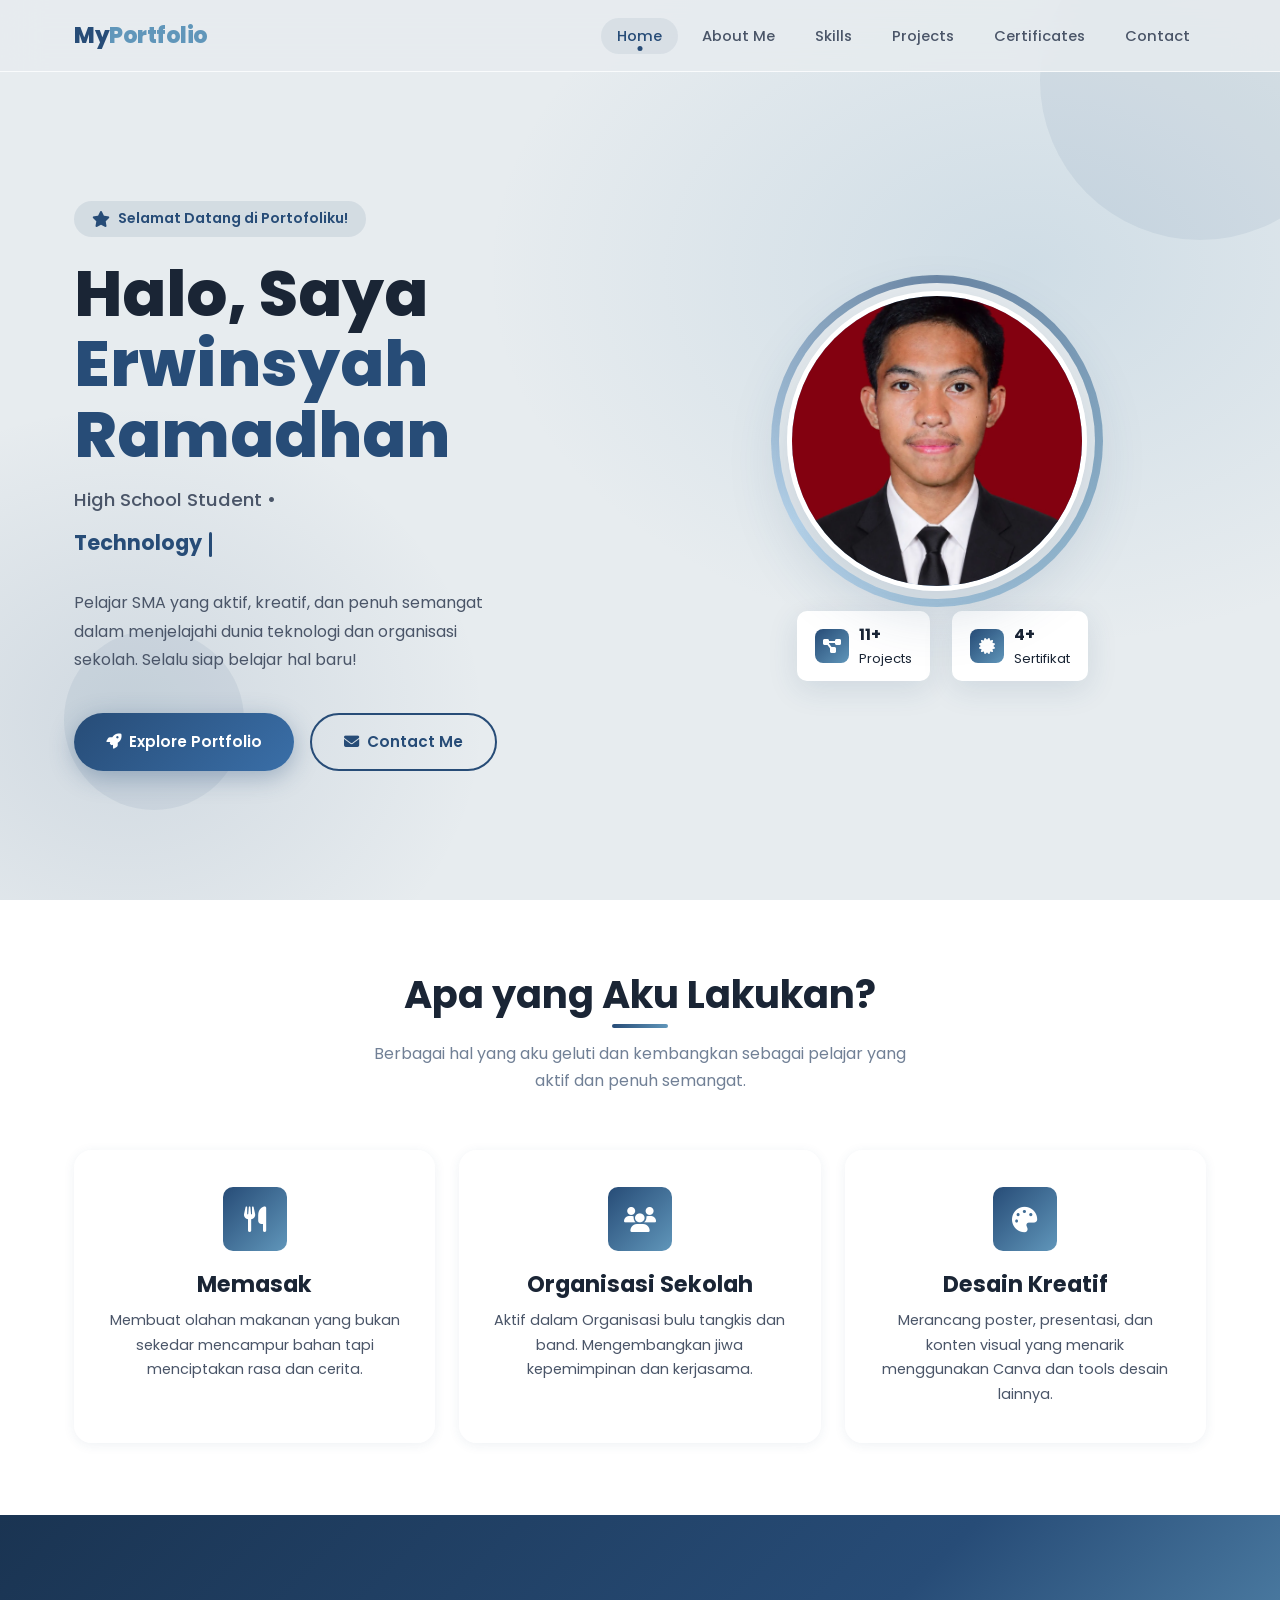
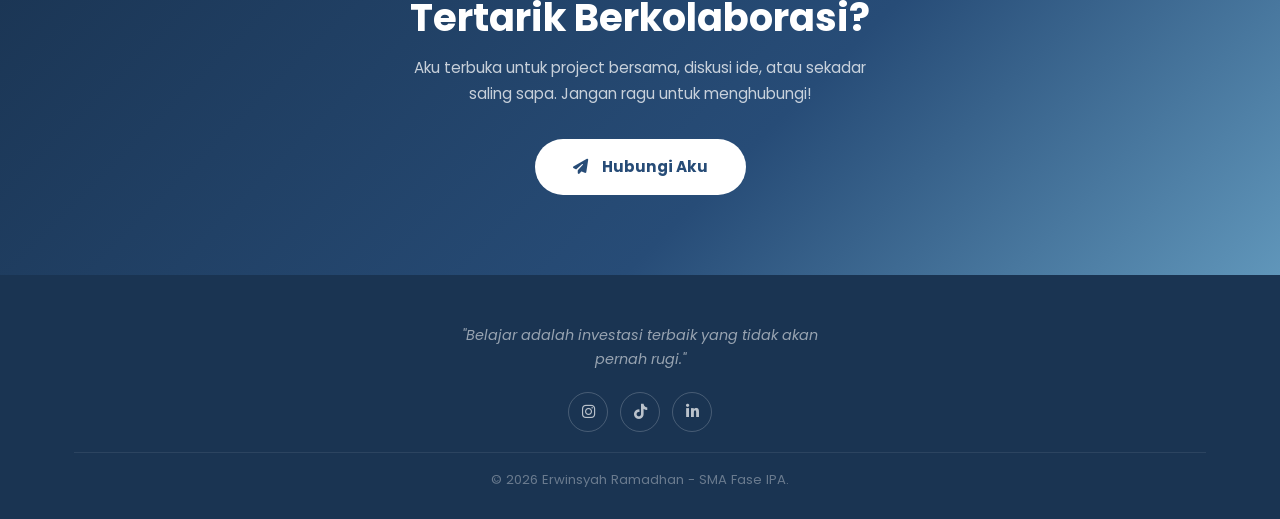
==== index.html @ ce9b7fe2 "Add files via upload" ====
<!DOCTYPE html>
<html lang="id">
<head>
  <meta charset="UTF-8" />
  <meta name="viewport" content="width=device-width, initial-scale=1.0, maximum-scale=1.0" />
  <title>Portofolio | Home</title>

  <!-- Google Fonts: Poppins -->
  <link rel="preconnect" href="https://fonts.googleapis.com" />
  <link rel="preconnect" href="https://fonts.gstatic.com" crossorigin />
  <link href="https://fonts.googleapis.com/css2?family=Poppins:wght@300;400;500;600;700;800&display=swap" rel="stylesheet" />

  <!-- Font Awesome -->
  <link rel="stylesheet" href="https://cdnjs.cloudflare.com/ajax/libs/font-awesome/6.5.0/css/all.min.css" />

  <!-- Custom CSS -->
  <link rel="stylesheet" href="style.css" />

  <style>
    /* =====================================================
       PERBAIKAN RESPONSIF — index.html
       Masalah yang diperbaiki:
       1. hero-inner grid 2-col tidak break ke 1-col di mobile
       2. hero-stats position:absolute meluber keluar layar
       3. hero-avatar-wrap terlalu besar di HP kecil
       4. highlights-grid tidak wrap ke 1-col
       5. hero-btns tidak full-width di HP
       ===================================================== */

    /* ── Hero: struktur flex column di mobile ── */
    .hero-inner {
      display: grid;
      grid-template-columns: 1fr 1fr;
      gap: 56px;
      align-items: center;
      position: relative;
      z-index: 1;
    }

    /* ── Pisahkan visual menjadi flex col: avatar di atas, stats di bawah ── */
    .hero-visual {
      display: flex;
      flex-direction: column;
      align-items: center;
      gap: 20px;
      animation: fadeInRight 0.9s ease 0.2s both;
    }

    /* ── Avatar wrap: ukuran wajar, tidak meluber ── */
    .hero-avatar-wrap {
      position: relative;
      width: 300px;
      height: 300px;
      flex-shrink: 0;
    }

    /* ── Stat cards: BUKAN absolute, cukup flex row biasa ── */
    .hero-stats {
      position: static !important;
      left: auto !important;
      bottom: auto !important;
      display: flex;
      flex-direction: row;
      flex-wrap: wrap;
      gap: 12px;
      justify-content: center;
    }

    .stat-card {
      min-width: 130px;
    }

    /* ── Highlights: 3 col desktop ── */
    .highlights-grid {
      display: grid;
      grid-template-columns: repeat(3, 1fr);
      gap: 24px;
    }

    /* =====================================================
       TABLET  ≤ 900px
       ===================================================== */
    @media (max-width: 900px) {
      .hero-inner {
        grid-template-columns: 1fr;
        gap: 32px;
        text-align: center;
      }
      /* foto di atas teks */
      .hero-visual      { order: -1; }
      .hero-btns        { justify-content: center; }
      .hero-desc        { margin-inline: auto; }
      .hero-greeting    { justify-content: center; }

      .hero-avatar-wrap { width: 220px; height: 220px; }

      .highlights-grid {
        grid-template-columns: 1fr;
        max-width: 460px;
        margin-inline: auto;
      }
    }

    /* =====================================================
       MOBILE  ≤ 600px  (Android umum)
       ===================================================== */
    @media (max-width: 600px) {

      /* Prevent horizontal scroll */
      body { overflow-x: hidden; }

      /* ── Navbar ── */
      .nav-logo { font-size: 1.1rem; }

      /* ── Hero section padding ── */
      .hero {
        min-height: 100svh;
        padding-top: calc(var(--navbar-h) + 8px);
        padding-bottom: 64px;
      }

      .hero-inner { gap: 24px; }

      /* ── Avatar ── */
      .hero-avatar-wrap { width: 170px; height: 170px; }

      /* Sembunyikan ring berputar agar tidak ada overflow kiri/kanan */
      .hero-avatar-ring,
      .hero-avatar-ring-inner { display: none; }

      .hero-avatar {
        border: 4px solid var(--white);
        box-shadow: 0 8px 28px rgba(39,76,119,0.22);
      }
      .avatar-placeholder { font-size: 5rem !important; }

      /* ── Teks hero ── */
      .hero-greeting {
        font-size: 0.76rem;
        padding: 5px 12px;
        max-width: 100%;
        overflow: hidden;
        text-overflow: ellipsis;
        white-space: nowrap;
      }
      .hero-name   { font-size: clamp(1.6rem, 7.5vw, 2.2rem); }
      .hero-title  { font-size: 0.88rem; }
      .hero-typing { font-size: 1rem; min-height: 1.6rem; }
      .hero-desc   { font-size: 0.87rem; }

      /* ── Tombol: tumpuk vertikal, full-width ── */
      .hero-btns {
        flex-direction: column;
        align-items: stretch;
        gap: 11px;
        width: 100%;
        max-width: 300px;
        margin-inline: auto;
      }
      .hero-btns .btn {
        width: 100%;
        justify-content: center;
        padding: 13px 18px;
        font-size: 0.88rem;
      }

      /* ── Stat cards ── */
      .hero-stats { gap: 10px; }
      .stat-card  { min-width: 118px; padding: 9px 13px; font-size: 0.76rem; }
      .stat-icon  { width: 28px; height: 28px; font-size: 0.8rem; }
      .stat-info strong { font-size: 0.88rem; }

      /* ── Scroll indicator: sembunyikan ── */
      .scroll-indicator { display: none; }

      /* ── Background shapes: kecilkan ── */
      .shape-1 { width: 150px; height: 150px; top: -40px; right: -40px; }
      .shape-2 { width: 90px; height: 90px; }
      .shape-3 { display: none; }

      /* ── Highlights ── */
      .highlights { padding: 48px 0; }
      .highlights-grid {
        grid-template-columns: 1fr;
        gap: 14px;
        max-width: 100%;
      }
      .highlight-card  { padding: 22px 18px; }
      .highlight-icon  { width: 50px; height: 50px; font-size: 1.2rem; margin-bottom: 12px; }
      .highlight-card h3 { font-size: 1rem; }
      .highlight-card p  { font-size: 0.85rem; }

      /* ── CTA section ── */
      .cta-section { padding: 52px 0 !important; }
      .cta-section h2 { font-size: 1.35rem !important; }
      .cta-section p  { font-size: 0.87rem !important; padding: 0 8px; }
      .cta-btn {
        padding: 13px 28px !important;
        font-size: 0.88rem !important;
      }

      /* ── Footer ── */
      .footer-logo  { font-size: 1.2rem; }
      .footer-quote { font-size: 0.8rem; padding: 0 12px; }
    }

    /* =====================================================
       VERY SMALL  ≤ 360px  (HP lama/kecil)
       ===================================================== */
    @media (max-width: 360px) {
      .hero-avatar-wrap { width: 145px; height: 145px; }
      .hero-name        { font-size: 1.45rem; }
      .hero-greeting    { font-size: 0.7rem; }
      .stat-card        { min-width: 105px; }
      .hero-btns        { max-width: 260px; }
    }
  </style>
</head>
<body>

  <!-- ══════════════════════════════════════════
       NAVBAR
  ══════════════════════════════════════════ -->
  <nav class="navbar">
    <div class="container nav-inner">
      <a href="index.html" class="nav-logo">My<span>Portfolio</span></a>

      <ul class="nav-links">
        <li><a href="index.html">Home</a></li>
        <li><a href="about-me.html">About Me</a></li>
        <li><a href="skills.html">Skills</a></li>
        <li><a href="projects.html">Projects</a></li>
        <li><a href="certificates.html">Certificates</a></li>
        <li><a href="contact.html">Contact</a></li>
      </ul>

      <div class="hamburger" id="hamburger" aria-label="Menu">
        <span></span><span></span><span></span>
      </div>
    </div>
  </nav>

  <!-- Mobile Nav -->
  <div class="nav-mobile" id="nav-mobile">
    <a href="index.html"><i class="fas fa-home"></i>&nbsp; Home</a>
    <a href="about-me.html"><i class="fas fa-user"></i>&nbsp; About Me</a>
    <a href="skills.html"><i class="fas fa-code"></i>&nbsp; Skills</a>
    <a href="projects.html"><i class="fas fa-folder-open"></i>&nbsp; Projects</a>
    <a href="certificates.html"><i class="fas fa-certificate"></i>&nbsp; Certificates</a>
    <a href="contact.html"><i class="fas fa-envelope"></i>&nbsp; Contact</a>
  </div>

  <!-- ══════════════════════════════════════════
       HERO SECTION
  ══════════════════════════════════════════ -->
  <section class="hero">
    <div class="hero-bg"></div>
    <div class="hero-shapes">
      <div class="shape shape-1"></div>
      <div class="shape shape-2"></div>
      <div class="shape shape-3"></div>
    </div>

    <div class="container">
      <div class="hero-inner">

        <!-- Kolom Kiri: Teks -->
        <div class="hero-text">
          <div class="hero-greeting">
            <i class="fas fa-star"></i> Selamat Datang di Portofoliku!
          </div>

          <h1 class="hero-name">
            Halo, Saya <br><span>Erwinsyah Ramadhan</span>
          </h1>

          <p class="hero-title">High School Student &bull;</p>

          <div class="hero-typing">
            <span id="typing-text"></span><span class="cursor"></span>
          </div>

          <p class="hero-desc">
            Pelajar SMA yang aktif, kreatif, dan penuh semangat dalam menjelajahi dunia
            teknologi dan organisasi sekolah. Selalu siap belajar hal baru!
          </p>

          <div class="hero-btns">
            <a href="projects.html" class="btn btn-primary">
              <i class="fas fa-rocket"></i> Explore Portfolio
            </a>
            <a href="contact.html" class="btn btn-outline">
              <i class="fas fa-envelope"></i> Contact Me
            </a>
          </div>
        </div>

        <!-- Kolom Kanan: Avatar + Stat Cards -->
        <!--
          PERBAIKAN UTAMA:
          • .hero-stats dipindah KELUAR dari .hero-avatar-wrap
          • .hero-visual jadi flex column: avatar atas, stats bawah
          • Tidak ada position:absolute → tidak meluber di HP
        -->
        <div class="hero-visual">

          <!-- Avatar -->
          <div class="hero-avatar-wrap">
            <div class="hero-avatar-ring"></div>
            <div class="hero-avatar-ring-inner"></div>
            <div class="hero-avatar">
             <img src="photo.webp" alt="Foto Profil">
              
            </div>
          </div>

          <!-- Stat cards: di bawah avatar, bukan absolute -->
          <div class="hero-stats">
            <div class="stat-card">
              <div class="stat-icon"><i class="fas fa-project-diagram"></i></div>
              <div class="stat-info">
                <strong><span class="counter" data-target="11">0</span>+</strong>
                <span>Projects</span>
              </div>
            </div>
            <div class="stat-card">
              <div class="stat-icon"><i class="fas fa-certificate"></i></div>
              <div class="stat-info">
                <strong><span class="counter" data-target="4">0</span>+</strong>
                <span>Sertifikat</span>
              </div>
            </div>
          </div>

        </div><!-- /hero-visual -->

      </div><!-- /hero-inner -->
    </div>

    <!-- Scroll indicator -->
    
  </section>

  <!-- ══════════════════════════════════════════
       HIGHLIGHTS SECTION
  ══════════════════════════════════════════ -->
  <section class="highlights">
    <div class="container">
      <div class="section-title reveal">
        <h2>Apa yang Aku Lakukan?</h2>
        <p>Berbagai hal yang aku geluti dan kembangkan sebagai pelajar yang aktif dan penuh semangat.</p>
      </div>

      <div class="highlights-grid">

        <div class="highlight-card reveal">
          <div class="highlight-icon"><i class="fas fa-utensils"></i></div>
          <h3>Memasak</h3>
          <p>Membuat olahan makanan yang bukan sekedar mencampur bahan tapi menciptakan rasa dan cerita.</p>
        </div>

        <div class="highlight-card reveal">
          <div class="highlight-icon"><i class="fas fa-users"></i></div>
          <h3>Organisasi Sekolah</h3>
          <p>Aktif dalam Organisasi bulu tangkis dan band. Mengembangkan jiwa kepemimpinan dan kerjasama.</p>
        </div>

        <div class="highlight-card reveal">
          <div class="highlight-icon"><i class="fas fa-palette"></i></div>
          <h3>Desain Kreatif</h3>
          <p>Merancang poster, presentasi, dan konten visual yang menarik menggunakan Canva dan tools desain lainnya.</p>
        </div>

      </div>
    </div>
  </section>

  <!-- ══════════════════════════════════════════
       CTA SECTION
  ══════════════════════════════════════════ -->
  <section
    class="section cta-section"
    style="background: linear-gradient(135deg, var(--primary-dark) 0%, var(--primary) 60%, var(--accent) 100%); padding: 80px 0;"
  >
    <div class="container" style="text-align:center;">
      <h2 class="reveal" style="color:#fff; margin-bottom:14px;">Tertarik Berkolaborasi?</h2>
      <p class="reveal" style="color:rgba(255,255,255,0.75); max-width:480px; margin:0 auto 32px; font-size:0.95rem;">
        Aku terbuka untuk project bersama, diskusi ide, atau sekadar saling sapa. Jangan ragu untuk menghubungi!
      </p>
      <a
        href="contact.html"
        class="btn reveal cta-btn"
        style="background:#fff; color:var(--primary); font-weight:700; padding:15px 38px; border-radius:50px; display:inline-flex;"
      >
        <i class="fas fa-paper-plane"></i>&nbsp; Hubungi Aku
      </a>
    </div>
  </section>

  <!-- ══════════════════════════════════════════
       FOOTER
  ══════════════════════════════════════════ -->
  <footer>
    <div class="container footer-inner">
      <p class="footer-quote">"Belajar adalah investasi terbaik yang tidak akan pernah rugi."</p>
      <div class="footer-socials">
        <a href="https://instagram.com/win.senpaii" class="footer-social" aria-label="Instagram"><i class="fab fa-instagram"></i></a>
        <a href="https://tiktok.com/@win.senpaii" class="footer-social" aria-label="TikTok"><i class="fab fa-tiktok"></i></a>
        <a href="#" class="footer-social" aria-label="LinkedIn"><i class="fab fa-linkedin-in"></i></a>
      </div>
      <p class="footer-copy">&copy; 2026 Erwinsyah Ramadhan - SMA Fase IPA.</p>
    </div>
  </footer>

  <script src="script.js"></script>
</body>
</html>
---- style.css ----
/* ============================================================
   PORTFOLIO - SMA Student | style.css
   Author: Portfolio Template
   ============================================================ */

/* ── CSS Variables ── */
:root {
  --bg: #E7ECEF;
  --primary: #274C77;
  --primary-light: #3a6fa8;
  --primary-dark: #1a3452;
  --accent: #6096BA;
  --accent2: #A3CEF1;
  --white: #ffffff;
  --text-dark: #1a2535;
  --text-mid: #4a5568;
  --text-light: #718096;
  --glass-bg: rgba(255, 255, 255, 0.55);
  --glass-border: rgba(255, 255, 255, 0.75);
  --shadow-sm: 0 2px 12px rgba(39, 76, 119, 0.08);
  --shadow-md: 0 8px 30px rgba(39, 76, 119, 0.13);
  --shadow-lg: 0 20px 60px rgba(39, 76, 119, 0.18);
  --radius-sm: 10px;
  --radius-md: 18px;
  --radius-lg: 28px;
  --radius-xl: 50px;
  --transition: 0.35s cubic-bezier(0.4, 0, 0.2, 1);
  --navbar-h: 72px;
  --font: 'Poppins', sans-serif;
}

/* ── Reset & Base ── */
*, *::before, *::after { box-sizing: border-box; margin: 0; padding: 0; }

html { scroll-behavior: smooth; font-size: 16px; }

body {
  font-family: var(--font);
  background: var(--bg);
  color: var(--text-dark);
  min-height: 100vh;
  overflow-x: hidden;
  line-height: 1.7;
}

a { text-decoration: none; color: inherit; }
ul { list-style: none; }
img { max-width: 100%; display: block; }
button { cursor: pointer; font-family: var(--font); border: none; background: none; }

/* Custom scrollbar */
::-webkit-scrollbar { width: 7px; }
::-webkit-scrollbar-track { background: var(--bg); }
::-webkit-scrollbar-thumb { background: var(--accent); border-radius: 10px; }
::-webkit-scrollbar-thumb:hover { background: var(--primary); }

/* ── Typography ── */
h1, h2, h3, h4 { font-weight: 700; line-height: 1.2; color: var(--text-dark); }
h1 { font-size: clamp(2.2rem, 5vw, 3.8rem); }
h2 { font-size: clamp(1.6rem, 3vw, 2.4rem); }
h3 { font-size: clamp(1.1rem, 2vw, 1.4rem); }
p  { color: var(--text-mid); }

/* ── Utility ── */
.container { max-width: 1180px; margin: 0 auto; padding: 0 24px; }
.section { padding: 96px 0; }
.section-title { text-align: center; margin-bottom: 56px; }
.section-title h2 { position: relative; display: inline-block; }
.section-title h2::after {
  content: '';
  position: absolute;
  bottom: -10px; left: 50%; transform: translateX(-50%);
  width: 56px; height: 4px;
  background: linear-gradient(90deg, var(--primary), var(--accent));
  border-radius: 10px;
}
.section-title p { color: var(--text-light); margin-top: 22px; max-width: 560px; margin-inline: auto; }

/* ── Buttons ── */
.btn {
  display: inline-flex; align-items: center; gap: 8px;
  padding: 14px 32px; border-radius: var(--radius-xl);
  font-weight: 600; font-size: 0.95rem;
  transition: var(--transition); position: relative; overflow: hidden;
}
.btn::before {
  content: ''; position: absolute; inset: 0;
  background: rgba(255,255,255,0.15);
  transform: scaleX(0); transform-origin: left;
  transition: transform 0.4s ease;
}
.btn:hover::before { transform: scaleX(1); }

.btn-primary {
  background: linear-gradient(135deg, var(--primary), var(--primary-light));
  color: var(--white);
  box-shadow: 0 6px 24px rgba(39, 76, 119, 0.35);
}
.btn-primary:hover { transform: translateY(-3px); box-shadow: 0 12px 36px rgba(39, 76, 119, 0.45); }

.btn-outline {
  border: 2px solid var(--primary);
  color: var(--primary);
  background: transparent;
}
.btn-outline:hover { background: var(--primary); color: var(--white); transform: translateY(-3px); }

/* ── Glass Card ── */
.glass-card {
  background: var(--glass-bg);
  border: 1px solid var(--glass-border);
  border-radius: var(--radius-md);
  backdrop-filter: blur(16px);
  -webkit-backdrop-filter: blur(16px);
  box-shadow: var(--shadow-md);
  transition: var(--transition);
}
.glass-card:hover { transform: translateY(-6px); box-shadow: var(--shadow-lg); }

/* ── Badge ── */
.badge {
  display: inline-block; padding: 4px 14px; border-radius: var(--radius-xl);
  font-size: 0.75rem; font-weight: 600;
  background: rgba(39,76,119,0.1); color: var(--primary);
}

/* ============================================================
   NAVBAR
   ============================================================ */
.navbar {
  position: fixed; top: 0; left: 0; right: 0;
  height: var(--navbar-h); z-index: 1000;
  background: rgba(231, 236, 239, 0.85);
  backdrop-filter: blur(20px); -webkit-backdrop-filter: blur(20px);
  border-bottom: 1px solid var(--glass-border);
  transition: var(--transition);
}
.navbar.scrolled {
  background: rgba(255,255,255,0.92);
  box-shadow: var(--shadow-md);
}
.nav-inner {
  display: flex; align-items: center; justify-content: space-between;
  height: 100%;
}
.nav-logo {
  font-size: 1.4rem; font-weight: 800; color: var(--primary);
  letter-spacing: -0.5px;
}
.nav-logo span { color: var(--accent); }
.nav-links { display: flex; align-items: center; gap: 8px; }
.nav-links a {
  padding: 8px 16px; border-radius: var(--radius-xl);
  font-weight: 500; font-size: 0.92rem; color: var(--text-mid);
  transition: var(--transition); position: relative;
}
.nav-links a:hover, .nav-links a.active {
  color: var(--primary); background: rgba(39,76,119,0.08);
}
.nav-links a.active::after {
  content: ''; position: absolute; bottom: 3px; left: 50%; transform: translateX(-50%);
  width: 5px; height: 5px; border-radius: 50%; background: var(--primary);
}

/* Hamburger */
.hamburger {
  display: none; flex-direction: column; gap: 5px;
  width: 34px; cursor: pointer; padding: 4px;
}
.hamburger span {
  display: block; height: 2.5px; border-radius: 4px;
  background: var(--primary); transition: var(--transition);
}
.hamburger.open span:nth-child(1) { transform: translateY(7.5px) rotate(45deg); }
.hamburger.open span:nth-child(2) { opacity: 0; transform: scaleX(0); }
.hamburger.open span:nth-child(3) { transform: translateY(-7.5px) rotate(-45deg); }

/* Mobile nav */
.nav-mobile {
  display: none; position: fixed; top: var(--navbar-h); left: 0; right: 0;
  background: rgba(255,255,255,0.97); backdrop-filter: blur(20px);
  border-bottom: 1px solid var(--glass-border);
  padding: 20px 24px; z-index: 999;
  transform: translateY(-110%); transition: transform 0.4s cubic-bezier(0.4, 0, 0.2, 1);
  box-shadow: var(--shadow-lg);
}
.nav-mobile.open { transform: translateY(0); }
.nav-mobile a {
  display: block; padding: 14px 18px;
  border-radius: var(--radius-sm);
  font-weight: 500; color: var(--text-mid);
  transition: var(--transition);
}
.nav-mobile a:hover, .nav-mobile a.active { color: var(--primary); background: rgba(39,76,119,0.07); }

/* ============================================================
   HERO SECTION (index.html)
   ============================================================ */
.hero {
  min-height: 100vh; display: flex; align-items: center;
  padding-top: var(--navbar-h);
  position: relative; overflow: hidden;
}
.hero-bg {
  position: absolute; inset: 0;
  background: 
    radial-gradient(ellipse 60% 60% at 80% 30%, rgba(96,150,186,0.18) 0%, transparent 70%),
    radial-gradient(ellipse 40% 50% at 10% 80%, rgba(39,76,119,0.12) 0%, transparent 70%),
    var(--bg);
}
.hero-shapes { position: absolute; inset: 0; pointer-events: none; }
.shape {
  position: absolute; border-radius: 50%;
  opacity: 0.07; background: var(--primary);
  animation: float 8s ease-in-out infinite;
}
.shape-1 { width: 320px; height: 320px; top: -80px; right: -80px; animation-delay: 0s; }
.shape-2 { width: 180px; height: 180px; bottom: 10%; left: 5%; animation-delay: 3s; }
.shape-3 { width: 100px; height: 100px; top: 40%; right: 15%; animation-delay: 1.5s; }

@keyframes float {
  0%, 100% { transform: translateY(0) rotate(0deg); }
  50% { transform: translateY(-24px) rotate(8deg); }
}

.hero-inner {
  display: grid; grid-template-columns: 1fr 1fr;
  gap: 64px; align-items: center;
  position: relative; z-index: 1;
}
.hero-text { animation: fadeInLeft 0.9s ease both; }
.hero-greeting {
  display: inline-flex; align-items: center; gap: 8px;
  background: rgba(39,76,119,0.1); border-radius: var(--radius-xl);
  padding: 6px 18px; margin-bottom: 22px;
  font-size: 0.88rem; font-weight: 600; color: var(--primary);
}
.hero-greeting i { font-size: 1rem; }
.hero-name {
  font-size: clamp(2.4rem, 5vw, 4rem); font-weight: 800;
  line-height: 1.1; color: var(--text-dark);
  margin-bottom: 14px;
}
.hero-name span { color: var(--primary); }
.hero-title {
  font-size: 1.15rem; color: var(--text-mid);
  font-weight: 500; margin-bottom: 10px;
}
.hero-typing {
  font-size: 1.3rem; font-weight: 700; color: var(--primary);
  min-height: 2rem; margin-bottom: 28px;
}
.cursor {
  display: inline-block; width: 3px; height: 1.2em;
  background: var(--primary); margin-left: 3px;
  vertical-align: middle; border-radius: 2px;
  animation: blink 0.9s ease infinite;
}
@keyframes blink { 0%, 100% { opacity: 1; } 50% { opacity: 0; } }

.hero-desc { color: var(--text-mid); max-width: 440px; margin-bottom: 38px; line-height: 1.8; }
.hero-btns { display: flex; gap: 16px; flex-wrap: wrap; }

.hero-visual { animation: fadeInRight 0.9s ease 0.2s both; display: flex; justify-content: center; }
.hero-avatar-wrap {
  position: relative; width: 340px; height: 340px;
}
.hero-avatar-ring {
  position: absolute; inset: -16px;
  border-radius: 50%;
  background: conic-gradient(var(--primary), var(--accent), var(--accent2), var(--primary));
  animation: spin 8s linear infinite;
  opacity: 0.6;
}
@keyframes spin { to { transform: rotate(360deg); } }
.hero-avatar-ring-inner {
  position: absolute; inset: -8px; border-radius: 50%;
  background: var(--bg);
}
.hero-avatar {
  position: relative; z-index: 1;
  width: 100%; height: 100%; border-radius: 50%;
  overflow: hidden;
  border: 5px solid var(--white);
  box-shadow: var(--shadow-lg);
  background: linear-gradient(135deg, var(--accent2), var(--primary-light));
  display: flex; align-items: center; justify-content: center;
}
.hero-avatar img { width: 100%; height: 100%; object-fit: cover; }
.hero-avatar .avatar-placeholder {
  font-size: 8rem; color: rgba(255,255,255,0.6);
}
.hero-stats {
  position: absolute; bottom: -20px; left: -30px;
  display: flex; flex-direction: column; gap: 10px;
}
.stat-card {
  background: var(--white); border-radius: var(--radius-sm);
  padding: 10px 18px; box-shadow: var(--shadow-md);
  display: flex; align-items: center; gap: 10px;
  font-size: 0.82rem; min-width: 148px;
  animation: fadeInUp 0.8s ease both;
}
.stat-card:nth-child(2) { animation-delay: 0.2s; left: 10px; position: relative; }
.stat-icon { width: 34px; height: 34px; border-radius: 8px; display: flex; align-items: center; justify-content: center; font-size: 1rem; color: var(--white); background: linear-gradient(135deg, var(--primary), var(--accent)); }
.stat-info strong { display: block; font-weight: 700; color: var(--text-dark); font-size: 1rem; }

/* ── Scroll indicator ── */
.scroll-indicator {
  position: absolute; bottom: 32px; left: 50%; transform: translateX(-50%);
  display: flex; flex-direction: column; align-items: center; gap: 6px;
  font-size: 0.75rem; color: var(--text-light); animation: fadeIn 1.5s ease 1s both;
}
.scroll-line {
  width: 1.5px; height: 40px;
  background: linear-gradient(to bottom, var(--primary), transparent);
  animation: scrollPulse 1.8s ease-in-out infinite;
}
@keyframes scrollPulse { 0%, 100% { opacity: 0.4; } 50% { opacity: 1; } }

/* ── Highlights / Quick info on home ── */
.highlights { background: var(--white); padding: 72px 0; }
.highlights-grid {
  display: grid; grid-template-columns: repeat(3, 1fr); gap: 28px;
}
.highlight-card {
  padding: 36px 28px; text-align: center; border-radius: var(--radius-md);
  background: var(--glass-bg); border: 1px solid var(--glass-border);
  box-shadow: var(--shadow-sm); transition: var(--transition);
}
.highlight-card:hover { transform: translateY(-8px); box-shadow: var(--shadow-lg); }
.highlight-icon {
  width: 64px; height: 64px; border-radius: var(--radius-sm);
  background: linear-gradient(135deg, var(--primary), var(--accent));
  display: flex; align-items: center; justify-content: center;
  font-size: 1.6rem; color: var(--white); margin: 0 auto 20px;
}
.highlight-card h3 { margin-bottom: 10px; color: var(--text-dark); }
.highlight-card p { font-size: 0.9rem; }

/* ============================================================
   ABOUT PAGE
   ============================================================ */
.about-grid {
  display: grid; grid-template-columns: 1fr 1.5fr; gap: 64px; align-items: start;
}
.about-photo-wrap { position: relative; }
.about-photo {
  width: 100%; aspect-ratio: 3/4; border-radius: var(--radius-lg);
  overflow: hidden; box-shadow: var(--shadow-lg);
  background: linear-gradient(135deg, var(--accent2), var(--primary));
  display: flex; align-items: center; justify-content: center;
}
.about-photo img { width: 100%; height: 100%; object-fit: cover; }
.about-photo .photo-placeholder { font-size: 10rem; color: rgba(255,255,255,0.5); }
.about-exp-badge {
  position: absolute; bottom: 24px; right: -20px;
  background: var(--white); border-radius: var(--radius-md);
  padding: 18px 22px; box-shadow: var(--shadow-md); text-align: center;
}
.about-exp-badge strong { display: block; font-size: 2.2rem; color: var(--primary); font-weight: 800; }
.about-exp-badge span { font-size: 0.78rem; color: var(--text-light); }

.about-content p { margin-bottom: 16px; }
.bio-tags { display: flex; flex-wrap: wrap; gap: 8px; margin: 20px 0; }
.bio-tag {
  padding: 6px 16px; border-radius: var(--radius-xl);
  background: rgba(39,76,119,0.1); color: var(--primary);
  font-size: 0.82rem; font-weight: 600;
}

.biodata {
  background: var(--glass-bg); border: 1px solid var(--glass-border);
  border-radius: var(--radius-md); padding: 28px; margin: 28px 0;
  backdrop-filter: blur(12px);
}
.biodata-row {
  display: flex; gap: 12px; align-items: flex-start;
  padding: 10px 0; border-bottom: 1px solid rgba(39,76,119,0.08);
}
.biodata-row:last-child { border-bottom: none; }
.biodata-row i { color: var(--primary); width: 18px; margin-top: 3px; font-size: 0.9rem; }
.biodata-row strong { min-width: 110px; font-size: 0.88rem; color: var(--text-dark); }
.biodata-row span { color: var(--text-mid); font-size: 0.88rem; }

/* Timeline */
.timeline { position: relative; padding-left: 28px; margin-top: 32px; }
.timeline::before {
  content: ''; position: absolute; left: 0; top: 8px; bottom: 8px;
  width: 2px; background: linear-gradient(to bottom, var(--primary), var(--accent2));
  border-radius: 2px;
}
.timeline-item { position: relative; margin-bottom: 28px; }
.timeline-item::before {
  content: ''; position: absolute; left: -34px; top: 6px;
  width: 12px; height: 12px; border-radius: 50%;
  background: var(--primary); border: 2.5px solid var(--bg);
  box-shadow: 0 0 0 3px rgba(39,76,119,0.2);
}
.timeline-year { font-size: 0.78rem; font-weight: 700; color: var(--accent); margin-bottom: 4px; }
.timeline-item h4 { font-size: 0.95rem; margin-bottom: 4px; }
.timeline-item p { font-size: 0.85rem; }

/* Org cards */
.org-grid { display: grid; grid-template-columns: repeat(auto-fill, minmax(220px, 1fr)); gap: 20px; margin-top: 24px; }
.org-card {
  padding: 22px 20px; border-radius: var(--radius-md);
  background: var(--glass-bg); border: 1px solid var(--glass-border);
  transition: var(--transition);
}
.org-card:hover { transform: translateY(-4px); box-shadow: var(--shadow-md); }
.org-card i { font-size: 1.6rem; color: var(--primary); margin-bottom: 12px; display: block; }
.org-card h4 { font-size: 0.92rem; margin-bottom: 6px; }
.org-card p { font-size: 0.82rem; }

/* ============================================================
   SKILLS PAGE
   ============================================================ */
.skills-grid {
  display: grid; grid-template-columns: repeat(auto-fill, minmax(280px, 1fr)); gap: 24px;
}
.skill-card {
  padding: 28px 24px; border-radius: var(--radius-md);
  background: var(--glass-bg); border: 1px solid var(--glass-border);
  backdrop-filter: blur(14px); box-shadow: var(--shadow-sm);
  transition: var(--transition);
}
.skill-card:hover { transform: translateY(-6px); box-shadow: var(--shadow-lg); }
.skill-header { display: flex; align-items: center; gap: 14px; margin-bottom: 20px; }
.skill-icon {
  width: 52px; height: 52px; border-radius: 14px;
  background: linear-gradient(135deg, var(--primary), var(--accent));
  display: flex; align-items: center; justify-content: center;
  font-size: 1.4rem; color: var(--white); flex-shrink: 0;
}
.skill-meta strong { display: block; font-weight: 700; margin-bottom: 2px; }
.skill-meta span { font-size: 0.8rem; color: var(--text-light); }
.skill-bar-wrap {
  background: rgba(39,76,119,0.1); border-radius: var(--radius-xl);
  height: 8px; overflow: hidden;
}
.skill-bar {
  height: 100%; border-radius: var(--radius-xl);
  background: linear-gradient(90deg, var(--primary), var(--accent));
  width: 0; transition: width 1.2s cubic-bezier(0.4, 0, 0.2, 1);
}
.skill-pct { text-align: right; font-size: 0.82rem; font-weight: 700; color: var(--primary); margin-top: 6px; }

/* Soft skills */
.soft-skills-grid { display: grid; grid-template-columns: repeat(auto-fill, minmax(180px, 1fr)); gap: 16px; }
.soft-card {
  padding: 24px 18px; border-radius: var(--radius-md); text-align: center;
  background: var(--glass-bg); border: 1px solid var(--glass-border);
  transition: var(--transition); cursor: default;
}
.soft-card:hover { transform: translateY(-5px) scale(1.03); box-shadow: var(--shadow-md); background: var(--primary); }
.soft-card:hover i, .soft-card:hover h4, .soft-card:hover p { color: var(--white); }
.soft-card i { font-size: 2rem; color: var(--primary); margin-bottom: 12px; display: block; transition: var(--transition); }
.soft-card h4 { font-size: 0.9rem; margin-bottom: 6px; transition: var(--transition); }
.soft-card p { font-size: 0.78rem; transition: var(--transition); }

/* ============================================================
   PROJECTS PAGE
   ============================================================ */
.filter-btns { display: flex; flex-wrap: wrap; gap: 10px; justify-content: center; margin-bottom: 44px; }
.filter-btn {
  padding: 9px 22px; border-radius: var(--radius-xl);
  font-size: 0.88rem; font-weight: 600;
  border: 2px solid transparent;
  background: rgba(39,76,119,0.08); color: var(--primary);
  transition: var(--transition);
}
.filter-btn:hover, .filter-btn.active {
  background: var(--primary); color: var(--white);
  box-shadow: 0 4px 16px rgba(39,76,119,0.3);
}

.projects-grid { display: grid; grid-template-columns: repeat(auto-fill, minmax(320px, 1fr)); gap: 28px; }
.project-card {
  border-radius: var(--radius-md); overflow: hidden;
  background: var(--white); box-shadow: var(--shadow-sm);
  transition: var(--transition);
}
.project-card:hover { transform: translateY(-8px); box-shadow: var(--shadow-lg); }
.project-card.hidden { display: none; }

.project-thumb {
  height: 200px; overflow: hidden; position: relative;
  background: linear-gradient(135deg, var(--primary-dark), var(--accent));
}
.project-thumb img { width: 100%; height: 100%; object-fit: cover; transition: transform 0.5s ease; }
.project-card:hover .project-thumb img { transform: scale(1.08); }
.project-thumb-placeholder {
  width: 100%; height: 100%;
  display: flex; flex-direction: column; align-items: center; justify-content: center;
  gap: 10px; color: rgba(255,255,255,0.7);
}
.project-thumb-placeholder i { font-size: 3rem; }
.project-thumb-placeholder span { font-size: 0.85rem; font-weight: 600; }

.project-overlay {
  position: absolute; inset: 0;
  background: rgba(39,76,119,0.85);
  display: flex; align-items: center; justify-content: center;
  opacity: 0; transition: var(--transition);
}
.project-card:hover .project-overlay { opacity: 1; }
.project-overlay a {
  padding: 10px 22px; border-radius: var(--radius-xl);
  background: var(--white); color: var(--primary);
  font-weight: 700; font-size: 0.88rem;
  transform: translateY(10px); transition: var(--transition);
}
.project-card:hover .project-overlay a { transform: translateY(0); }

.project-body { padding: 22px; }
.project-cat { font-size: 0.75rem; font-weight: 700; color: var(--accent); text-transform: uppercase; letter-spacing: 0.8px; margin-bottom: 8px; }
.project-body h3 { margin-bottom: 8px; font-size: 1.05rem; }
.project-body p { font-size: 0.87rem; margin-bottom: 16px; }
.project-tags { display: flex; flex-wrap: wrap; gap: 6px; }
.project-tag {
  font-size: 0.72rem; font-weight: 600; padding: 3px 10px; border-radius: var(--radius-xl);
  background: rgba(39,76,119,0.08); color: var(--primary);
}

/* ============================================================
   CERTIFICATES PAGE
   ============================================================ */
.cert-grid { display: grid; grid-template-columns: repeat(auto-fill, minmax(280px, 1fr)); gap: 24px; }
.cert-card {
  border-radius: var(--radius-md); overflow: hidden;
  background: var(--white); box-shadow: var(--shadow-sm);
  cursor: pointer; transition: var(--transition);
}
.cert-card:hover { transform: translateY(-6px) scale(1.02); box-shadow: var(--shadow-lg); }
.cert-thumb {
  height: 180px; overflow: hidden; position: relative;
  background: linear-gradient(135deg, var(--accent2), var(--primary));
}
.cert-thumb img { width: 100%; height: 100%; object-fit: cover; transition: transform 0.5s ease; }
.cert-card:hover .cert-thumb img { transform: scale(1.1); }
.cert-thumb-placeholder {
  width: 100%; height: 100%;
  display: flex; flex-direction: column; align-items: center; justify-content: center;
  gap: 8px; color: rgba(255,255,255,0.75);
}
.cert-thumb-placeholder i { font-size: 3.5rem; }
.cert-zoom {
  position: absolute; top: 10px; right: 10px;
  width: 34px; height: 34px; border-radius: 50%;
  background: rgba(255,255,255,0.9); display: flex; align-items: center; justify-content: center;
  color: var(--primary); font-size: 0.85rem;
  opacity: 0; transform: scale(0.8); transition: var(--transition);
}
.cert-card:hover .cert-zoom { opacity: 1; transform: scale(1); }

.cert-body { padding: 18px; }
.cert-body .badge { margin-bottom: 8px; }
.cert-body h3 { font-size: 0.95rem; margin-bottom: 6px; }
.cert-body p { font-size: 0.82rem; }

/* Modal */
.modal-overlay {
  position: fixed; inset: 0; z-index: 9999;
  background: rgba(10,20,40,0.85);
  display: flex; align-items: center; justify-content: center;
  opacity: 0; pointer-events: none; transition: opacity 0.3s ease;
  backdrop-filter: blur(6px);
}
.modal-overlay.open { opacity: 1; pointer-events: all; }
.modal-content {
  background: var(--white); border-radius: var(--radius-md);
  max-width: 720px; width: 92%; max-height: 90vh;
  overflow-y: auto; position: relative;
  transform: scale(0.88) translateY(24px); transition: transform 0.35s cubic-bezier(0.4,0,0.2,1);
  box-shadow: 0 32px 80px rgba(0,0,0,0.35);
}
.modal-overlay.open .modal-content { transform: scale(1) translateY(0); }
.modal-img { width: 100%; aspect-ratio: 4/3; object-fit: contain; background: #f0f4f7; padding: 20px; }
.modal-img-placeholder {
  width: 100%; aspect-ratio: 4/3;
  background: linear-gradient(135deg, var(--accent2), var(--primary));
  display: flex; flex-direction: column; align-items: center; justify-content: center;
  gap: 12px; color: rgba(255,255,255,0.8);
}
.modal-img-placeholder i { font-size: 5rem; }
.modal-body { padding: 24px 28px 28px; }
.modal-body h3 { font-size: 1.2rem; margin-bottom: 8px; }
.modal-body p { font-size: 0.9rem; }
.modal-close {
  position: absolute; top: 14px; right: 14px;
  width: 36px; height: 36px; border-radius: 50%;
  background: rgba(0,0,0,0.12); display: flex; align-items: center; justify-content: center;
  font-size: 1rem; color: var(--white); cursor: pointer; transition: var(--transition);
  z-index: 2;
}
.modal-close:hover { background: rgba(0,0,0,0.3); }

/* ============================================================
   CONTACT PAGE
   ============================================================ */
.contact-grid { display: grid; grid-template-columns: 1fr 1.2fr; gap: 56px; align-items: start; }
.contact-info h3 { margin-bottom: 14px; }
.contact-info p { margin-bottom: 28px; }
.contact-items { display: flex; flex-direction: column; gap: 16px; }
.contact-item {
  display: flex; align-items: center; gap: 16px;
  padding: 16px 20px; border-radius: var(--radius-sm);
  background: var(--glass-bg); border: 1px solid var(--glass-border);
  transition: var(--transition);
}
.contact-item:hover { transform: translateX(6px); box-shadow: var(--shadow-sm); }
.contact-item-icon {
  width: 44px; height: 44px; border-radius: 12px;
  background: linear-gradient(135deg, var(--primary), var(--accent));
  display: flex; align-items: center; justify-content: center;
  color: var(--white); font-size: 1.1rem; flex-shrink: 0;
}
.contact-item strong { display: block; font-size: 0.82rem; color: var(--text-light); }
.contact-item span { font-size: 0.9rem; font-weight: 600; }

.social-links { display: flex; gap: 12px; margin-top: 28px; flex-wrap: wrap; }
.social-link {
  width: 46px; height: 46px; border-radius: 50%;
  background: var(--primary); color: var(--white);
  display: flex; align-items: center; justify-content: center;
  font-size: 1.1rem; transition: var(--transition);
  box-shadow: 0 4px 12px rgba(39,76,119,0.3);
}
.social-link:hover { transform: translateY(-4px) rotate(-5deg); background: var(--accent); box-shadow: 0 8px 24px rgba(39,76,119,0.4); }

/* Form */
.contact-form { display: flex; flex-direction: column; gap: 18px; }
.form-group { position: relative; }
.form-group label {
  display: block; font-size: 0.85rem; font-weight: 600;
  color: var(--text-dark); margin-bottom: 8px;
}
.form-group input, .form-group textarea {
  width: 100%; padding: 14px 18px; border-radius: var(--radius-sm);
  border: 2px solid rgba(39,76,119,0.15); background: var(--white);
  font-family: var(--font); font-size: 0.92rem; color: var(--text-dark);
  transition: var(--transition); outline: none;
}
.form-group input:focus, .form-group textarea:focus {
  border-color: var(--primary); box-shadow: 0 0 0 4px rgba(39,76,119,0.08);
}
.form-group textarea { resize: vertical; min-height: 130px; }
.form-error { display: none; font-size: 0.78rem; color: #e53e3e; margin-top: 5px; }
.form-group.error input, .form-group.error textarea { border-color: #e53e3e; }
.form-group.error .form-error { display: block; }
.form-success {
  padding: 16px 20px; border-radius: var(--radius-sm);
  background: rgba(72, 187, 120, 0.12); border: 1px solid rgba(72, 187, 120, 0.4);
  color: #276749; font-weight: 600; font-size: 0.9rem; display: none;
}
.form-success.show { display: block; animation: fadeIn 0.4s ease; }

/* Map placeholder */
.map-wrap {
  margin-top: 40px; border-radius: var(--radius-md); overflow: hidden;
  box-shadow: var(--shadow-md); height: 260px;
  background: linear-gradient(135deg, var(--accent2) 0%, var(--primary) 100%);
  display: flex; flex-direction: column; align-items: center; justify-content: center;
  gap: 12px; color: rgba(255,255,255,0.85);
}
.map-wrap i { font-size: 3rem; }
.map-wrap p { font-weight: 600; }

/* ============================================================
   FOOTER
   ============================================================ */
footer {
  background: var(--primary-dark); color: rgba(255,255,255,0.7);
  padding: 48px 0 28px;
}
.footer-inner {
  display: flex; flex-direction: column; align-items: center; text-align: center; gap: 20px;
}
.footer-logo { font-size: 1.5rem; font-weight: 800; color: var(--white); margin-bottom: 4px; }
.footer-logo span { color: var(--accent2); }
.footer-quote {
  font-size: 0.9rem; font-style: italic; color: rgba(255,255,255,0.55);
  max-width: 380px;
}
.footer-socials { display: flex; gap: 12px; }
.footer-social {
  width: 40px; height: 40px; border-radius: 50%;
  border: 1.5px solid rgba(255,255,255,0.2);
  display: flex; align-items: center; justify-content: center;
  color: rgba(255,255,255,0.7); font-size: 0.95rem; transition: var(--transition);
}
.footer-social:hover { border-color: var(--accent2); color: var(--accent2); transform: translateY(-3px); }
.footer-copy { font-size: 0.82rem; color: rgba(255,255,255,0.35); padding-top: 16px; border-top: 1px solid rgba(255,255,255,0.08); width: 100%; }

/* ============================================================
   ANIMATIONS
   ============================================================ */
@keyframes fadeIn { from { opacity: 0; } to { opacity: 1; } }
@keyframes fadeInLeft { from { opacity: 0; transform: translateX(-40px); } to { opacity: 1; transform: translateX(0); } }
@keyframes fadeInRight { from { opacity: 0; transform: translateX(40px); } to { opacity: 1; transform: translateX(0); } }
@keyframes fadeInUp { from { opacity: 0; transform: translateY(30px); } to { opacity: 1; transform: translateY(0); } }

/* Reveal animation for scroll */
.reveal { opacity: 0; transform: translateY(40px); transition: opacity 0.7s ease, transform 0.7s ease; }
.reveal.visible { opacity: 1; transform: translateY(0); }

/* Page top padding for inner pages */
.page-top { padding-top: calc(var(--navbar-h) + 48px); }
.page-hero {
  background: linear-gradient(135deg, var(--primary-dark) 0%, var(--primary) 60%, var(--accent) 100%);
  padding: calc(var(--navbar-h) + 60px) 0 60px; text-align: center;
  position: relative; overflow: hidden;
}
.page-hero h1 { color: var(--white); font-size: clamp(2rem,4vw,3rem); }
.page-hero p { color: rgba(255,255,255,0.75); max-width: 520px; margin: 14px auto 0; }
.page-hero-bg {
  position: absolute; inset: 0; pointer-events: none;
  background:
    radial-gradient(ellipse 50% 80% at 90% 20%, rgba(163,206,241,0.18) 0%, transparent 70%),
    radial-gradient(ellipse 30% 50% at 10% 90%, rgba(255,255,255,0.06) 0%, transparent 70%);
}
.breadcrumb { display: flex; align-items: center; gap: 6px; justify-content: center; margin-top: 20px; font-size: 0.82rem; color: rgba(255,255,255,0.5); }
.breadcrumb a { color: rgba(255,255,255,0.7); }
.breadcrumb a:hover { color: var(--white); }

/* ============================================================
   RESPONSIVE
   ============================================================ */
@media (max-width: 992px) {
  .hero-inner { grid-template-columns: 1fr; gap: 48px; text-align: center; }
  .hero-btns { justify-content: center; }
  .hero-desc { margin-inline: auto; }
  .hero-visual { order: -1; }
  .hero-avatar-wrap { width: 260px; height: 260px; }
  .hero-stats { left: -10px; }
  .about-grid { grid-template-columns: 1fr; }
  .about-photo-wrap { max-width: 360px; margin: 0 auto; }
  .about-exp-badge { right: 10px; }
  .contact-grid { grid-template-columns: 1fr; }
  .highlights-grid { grid-template-columns: 1fr; }
}

@media (max-width: 768px) {
  .nav-links { display: none; }
  .hamburger { display: flex; }
  .nav-mobile { display: block; }
  .section { padding: 64px 0; }
  .projects-grid { grid-template-columns: 1fr; }
  .hero-stats { position: static; flex-direction: row; flex-wrap: wrap; margin-top: 20px; justify-content: center; }
}

@media (max-width: 480px) {
  .hero-btns { flex-direction: column; align-items: center; }
  .hero-btns .btn { width: 100%; justify-content: center; }
  .skills-grid { grid-template-columns: 1fr; }
  .soft-skills-grid { grid-template-columns: repeat(2, 1fr); }
  .cert-grid { grid-template-columns: 1fr; }
}
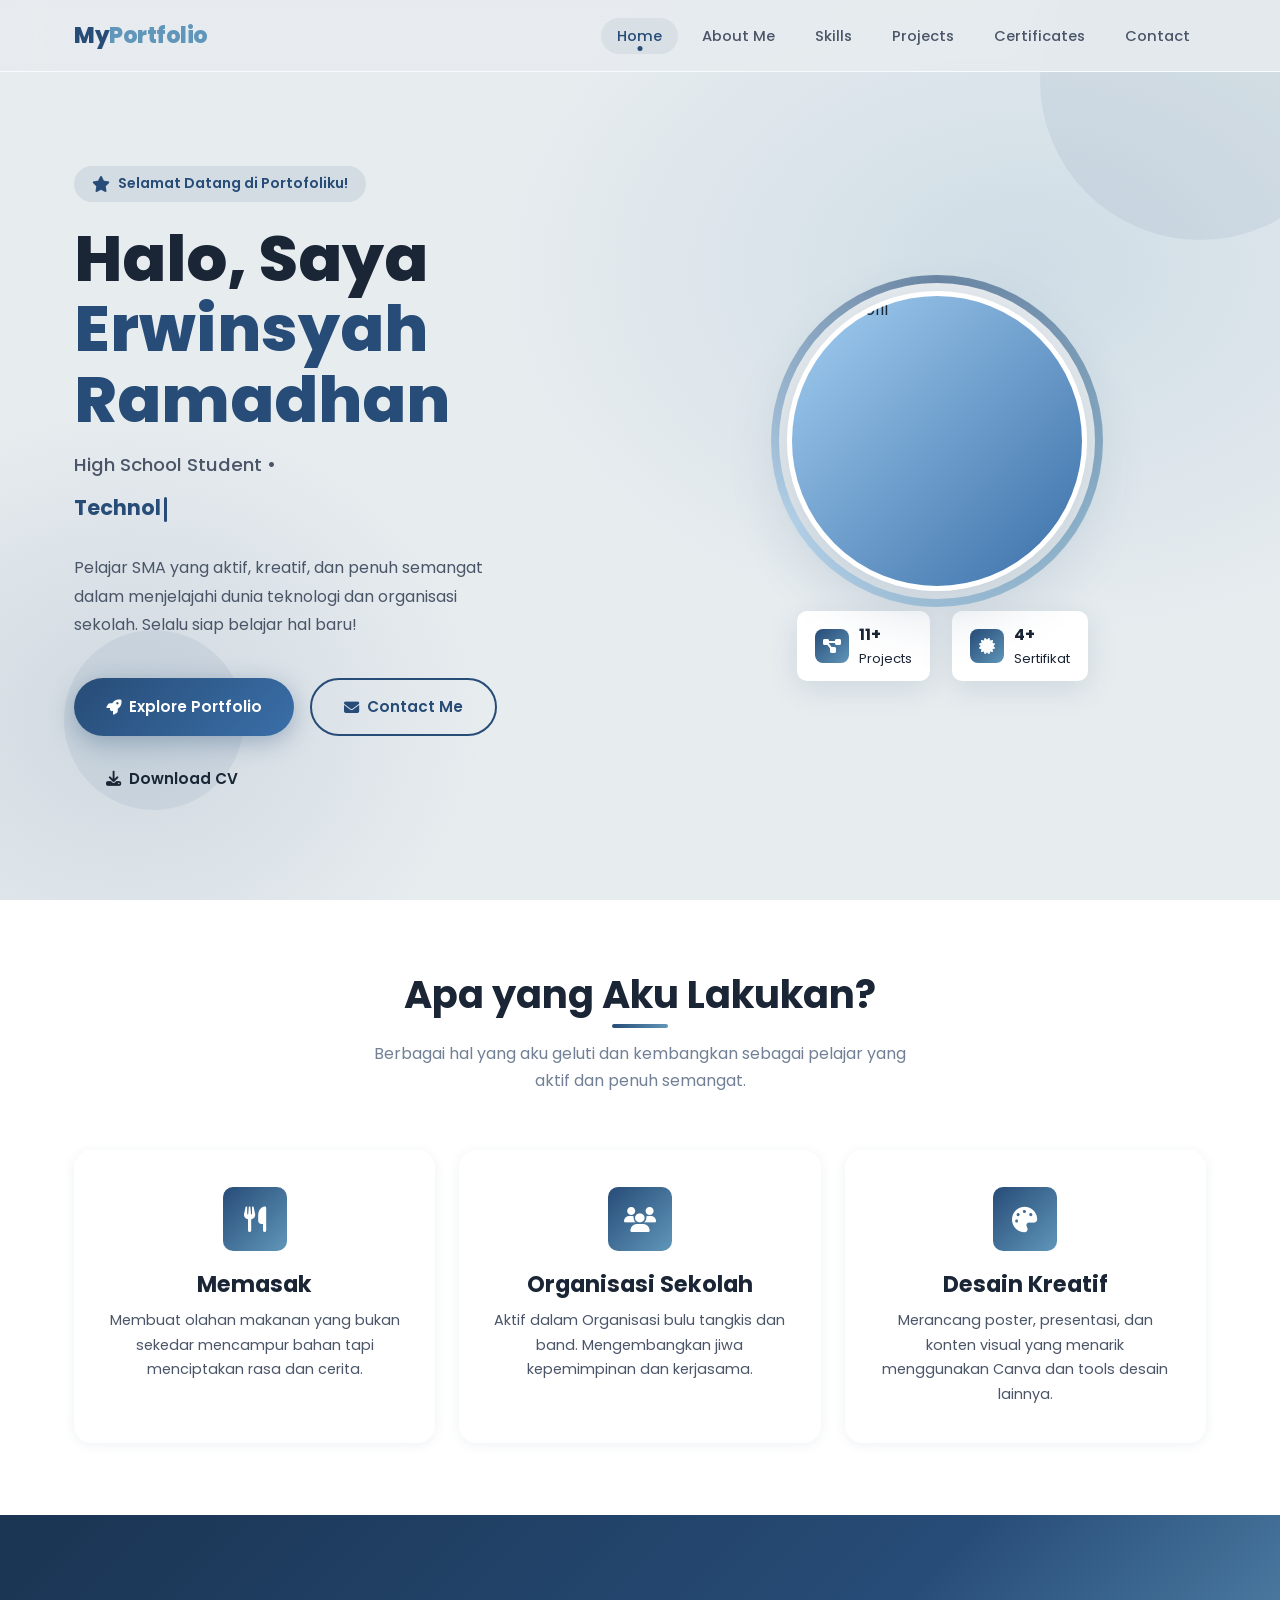
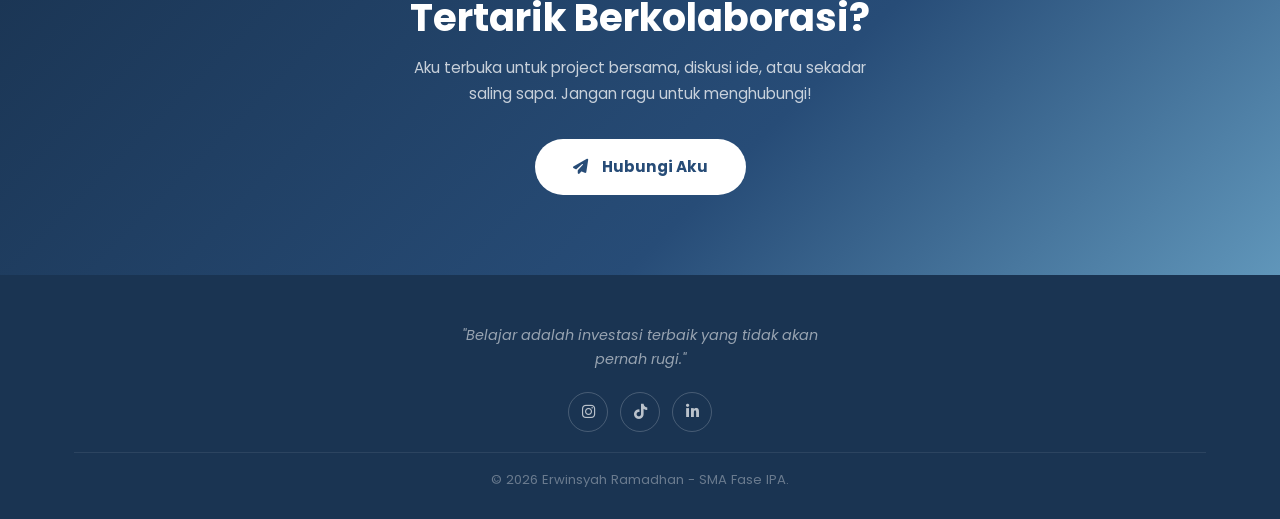
==== commit af17ea1b: "Update index.html" ====
--- a/index.html
+++ b/index.html
@@ -292,6 +292,9 @@
             <a href="contact.html" class="btn btn-outline">
               <i class="fas fa-envelope"></i> Contact Me
             </a>
+            <a href="CV - ERWINSYAH RAMADHAN.pdf" download="CV_Erwinsyah_Ramadhan.pdf" class="btn btn-download">
+              <i class="fas fa-download"></i> Download CV
+            </a>
           </div>
         </div>
 
@@ -309,7 +312,7 @@
             <div class="hero-avatar-ring"></div>
             <div class="hero-avatar-ring-inner"></div>
             <div class="hero-avatar">
-             <img src="photo.webp" alt="Foto Profil">
+             <img src="assets/image-me.webp" alt="Foto Profil">
               
             </div>
           </div>
@@ -406,7 +409,7 @@
       <div class="footer-socials">
         <a href="https://instagram.com/win.senpaii" class="footer-social" aria-label="Instagram"><i class="fab fa-instagram"></i></a>
         <a href="https://tiktok.com/@win.senpaii" class="footer-social" aria-label="TikTok"><i class="fab fa-tiktok"></i></a>
-        <a href="#" class="footer-social" aria-label="LinkedIn"><i class="fab fa-linkedin-in"></i></a>
+        <a href="https://www.linkedin.com/in/erwinsyah-ramadhan-b1109140a?utm_source=share&utm_campaign=share_via&utm_content=profile&utm_medium=ios_app" class="footer-social" aria-label="LinkedIn"><i class="fab fa-linkedin-in"></i></a>
       </div>
       <p class="footer-copy">&copy; 2026 Erwinsyah Ramadhan - SMA Fase IPA.</p>
     </div>
@@ -414,4 +417,4 @@
 
   <script src="script.js"></script>
 </body>
-</html>+</html>
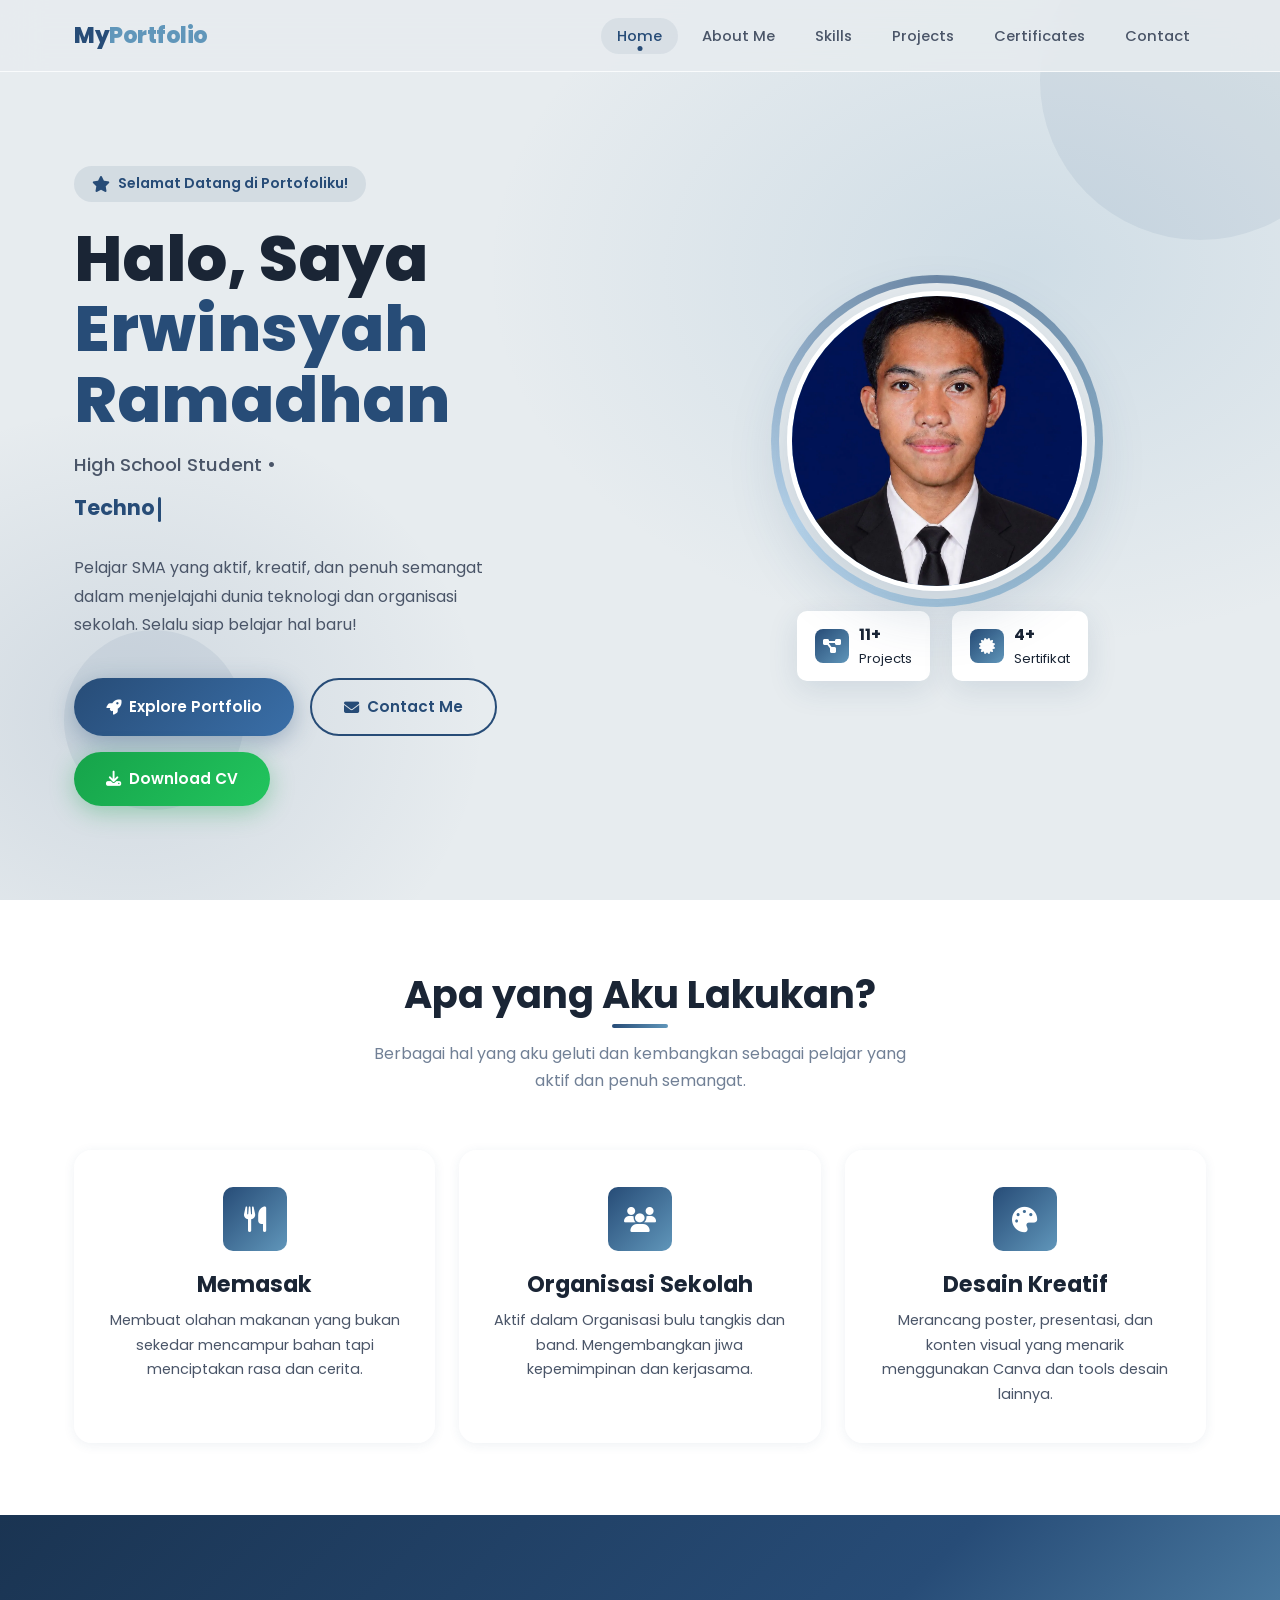
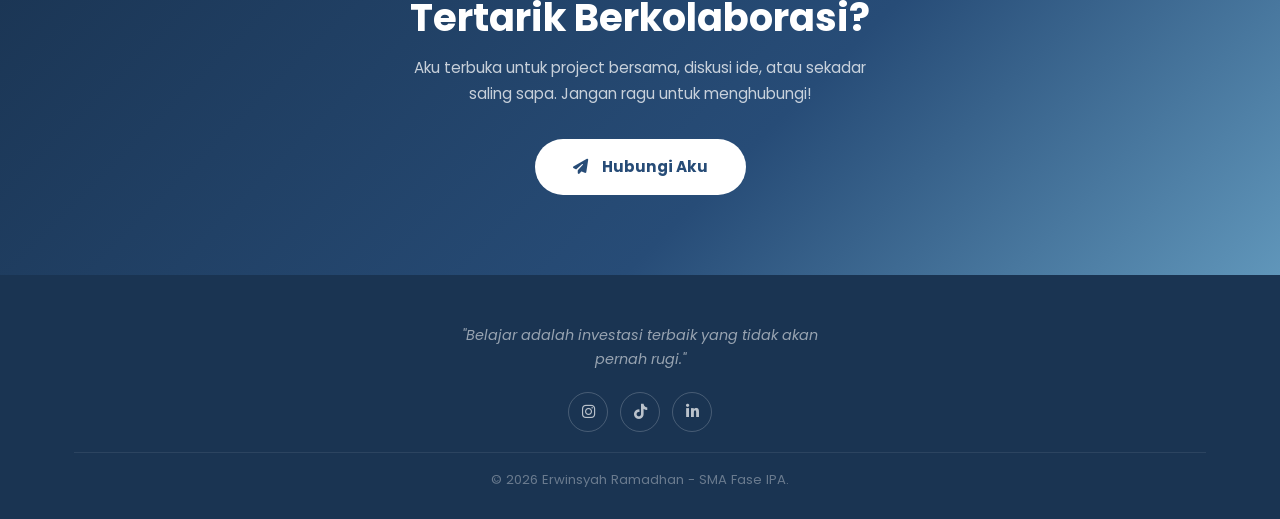
==== commit 27a4478d: "Update index.html" ====
--- a/index.html
+++ b/index.html
@@ -223,7 +223,7 @@
   ══════════════════════════════════════════ -->
   <nav class="navbar">
     <div class="container nav-inner">
-      <a href="index.html" class="nav-logo">My<span>Portfolio</span></a>
+      <a  class="nav-logo">My<span>Portfolio</span></a>
 
       <ul class="nav-links">
         <li><a href="index.html">Home</a></li>
@@ -312,7 +312,7 @@
             <div class="hero-avatar-ring"></div>
             <div class="hero-avatar-ring-inner"></div>
             <div class="hero-avatar">
-             <img src="assets/image-me.webp" alt="Foto Profil">
+             <img src="image-me.webp" alt="Foto Profil">
               
             </div>
           </div>
--- a/style.css
+++ b/style.css
@@ -105,6 +105,13 @@
 }
 .btn-outline:hover { background: var(--primary); color: var(--white); transform: translateY(-3px); }
 
+.btn-download {
+  background: linear-gradient(135deg, #16a34a, #22c55e);
+  color: var(--white);
+  box-shadow: 0 6px 24px rgba(22, 163, 74, 0.35);
+}
+.btn-download:hover { transform: translateY(-3px); box-shadow: 0 12px 36px rgba(22, 163, 74, 0.45); }
+
 /* ── Glass Card ── */
 .glass-card {
   background: var(--glass-bg);
@@ -756,4 +763,4 @@
   .skills-grid { grid-template-columns: 1fr; }
   .soft-skills-grid { grid-template-columns: repeat(2, 1fr); }
   .cert-grid { grid-template-columns: 1fr; }
-}+}
